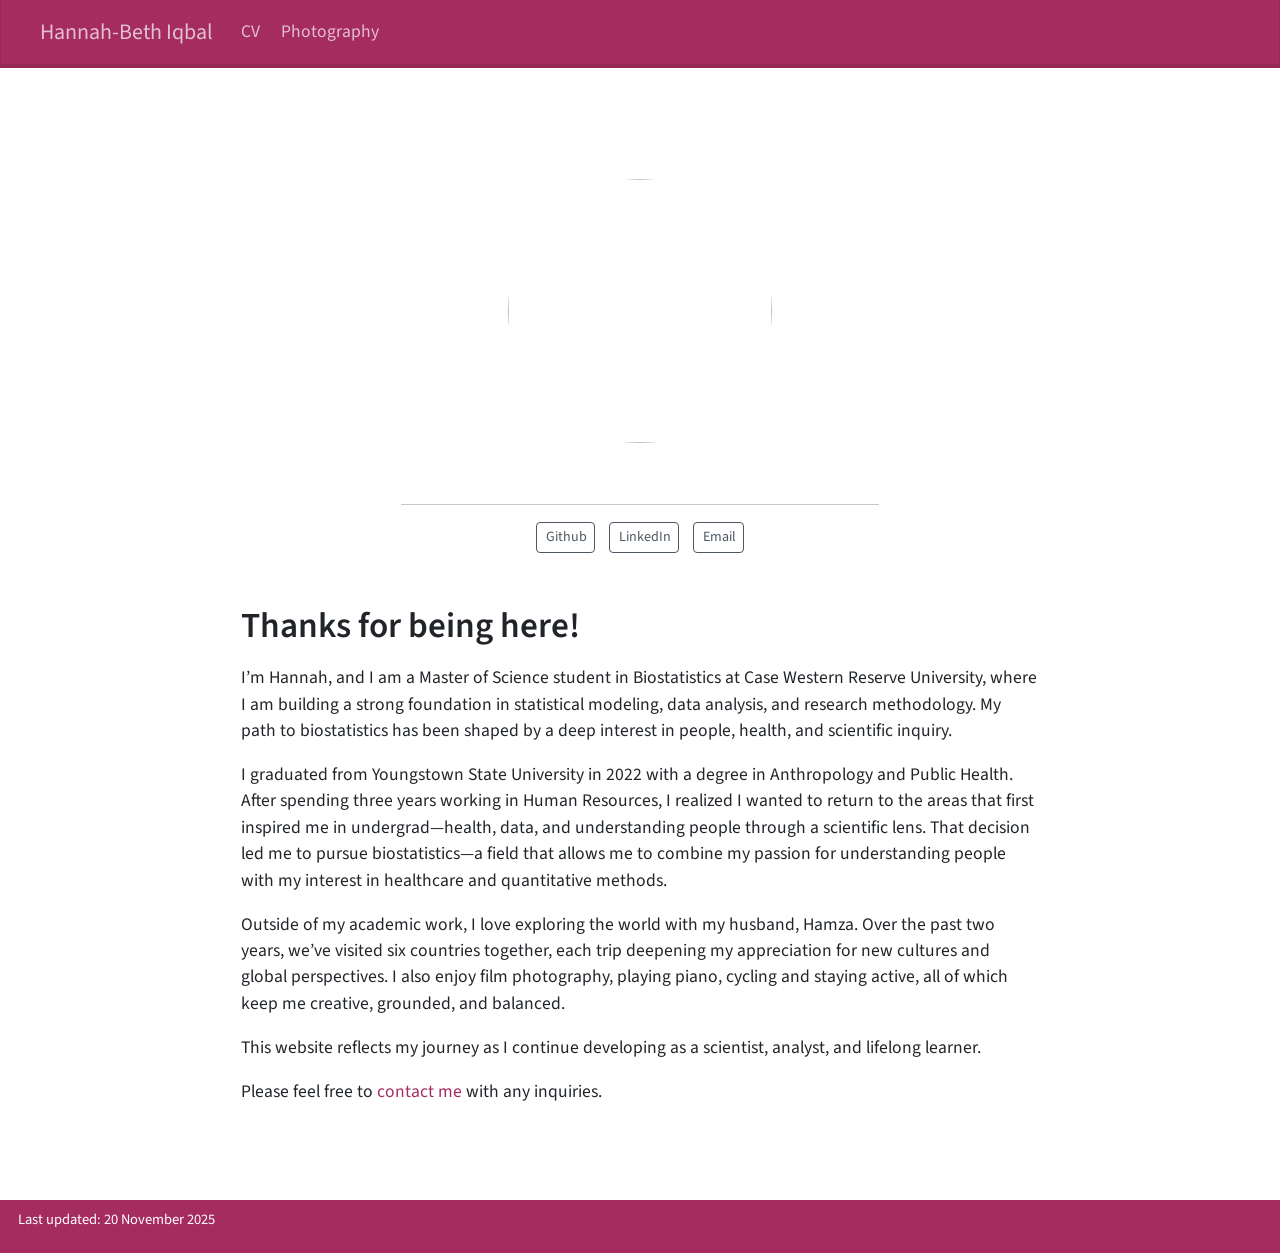
==== index.html @ 3be5447d "Add files via upload" ====
<!DOCTYPE html>
<html xmlns="http://www.w3.org/1999/xhtml" lang="en" xml:lang="en"><head>

<meta charset="utf-8">
<meta name="generator" content="quarto-1.7.32">

<meta name="viewport" content="width=device-width, initial-scale=1.0, user-scalable=yes">


<title>Hannah-Beth Iqbal</title>
<style>
code{white-space: pre-wrap;}
span.smallcaps{font-variant: small-caps;}
div.columns{display: flex; gap: min(4vw, 1.5em);}
div.column{flex: auto; overflow-x: auto;}
div.hanging-indent{margin-left: 1.5em; text-indent: -1.5em;}
ul.task-list{list-style: none;}
ul.task-list li input[type="checkbox"] {
  width: 0.8em;
  margin: 0 0.8em 0.2em -1em; /* quarto-specific, see https://github.com/quarto-dev/quarto-cli/issues/4556 */ 
  vertical-align: middle;
}
</style>


<script src="site_libs/quarto-nav/quarto-nav.js"></script>
<script src="site_libs/clipboard/clipboard.min.js"></script>
<script src="site_libs/quarto-search/autocomplete.umd.js"></script>
<script src="site_libs/quarto-search/fuse.min.js"></script>
<script src="site_libs/quarto-search/quarto-search.js"></script>
<meta name="quarto:offset" content="./">
<link href="./img/web-app-manifest-512x512.png" rel="icon" type="image/png">
<script src="site_libs/quarto-html/quarto.js" type="module"></script>
<script src="site_libs/quarto-html/tabsets/tabsets.js" type="module"></script>
<script src="site_libs/quarto-html/popper.min.js"></script>
<script src="site_libs/quarto-html/tippy.umd.min.js"></script>
<link href="site_libs/quarto-html/tippy.css" rel="stylesheet">
<link href="site_libs/quarto-html/quarto-syntax-highlighting-37eea08aefeeee20ff55810ff984fec1.css" rel="stylesheet" id="quarto-text-highlighting-styles">
<script src="site_libs/bootstrap/bootstrap.min.js"></script>
<link href="site_libs/bootstrap/bootstrap-icons.css" rel="stylesheet">
<link href="site_libs/bootstrap/bootstrap-37d277c18ca181697f812dd80640b37a.min.css" rel="stylesheet" append-hash="true" id="quarto-bootstrap" data-mode="light">
<script id="quarto-search-options" type="application/json">{
  "location": "navbar",
  "copy-button": false,
  "collapse-after": 3,
  "panel-placement": "end",
  "type": "textbox",
  "limit": 50,
  "keyboard-shortcut": [
    "f",
    "/",
    "s"
  ],
  "language": {
    "search-no-results-text": "No results",
    "search-matching-documents-text": "matching documents",
    "search-copy-link-title": "Copy link to search",
    "search-hide-matches-text": "Hide additional matches",
    "search-more-match-text": "more match in this document",
    "search-more-matches-text": "more matches in this document",
    "search-clear-button-title": "Clear",
    "search-text-placeholder": "",
    "search-detached-cancel-button-title": "Cancel",
    "search-submit-button-title": "Submit",
    "search-label": "Search"
  }
}</script>


</head>

<body class="nav-fixed fullcontent quarto-light">

<div id="quarto-search-results"></div>
  <header id="quarto-header" class="headroom fixed-top">
    <nav class="navbar navbar-expand-lg " data-bs-theme="dark">
      <div class="navbar-container container-fluid">
      <div class="navbar-brand-container mx-auto">
    <a href="./index.html" class="navbar-brand navbar-brand-logo">
    <img src="./img/web-app-manifest-512x512.png" alt="" class="navbar-logo">
    </a>
    <a class="navbar-brand" href="./index.html">
    <span class="navbar-title">Hannah-Beth Iqbal</span>
    </a>
  </div>
            <div id="quarto-search" class="" title="Search"></div>
          <button class="navbar-toggler" type="button" data-bs-toggle="collapse" data-bs-target="#navbarCollapse" aria-controls="navbarCollapse" role="menu" aria-expanded="false" aria-label="Toggle navigation" onclick="if (window.quartoToggleHeadroom) { window.quartoToggleHeadroom(); }">
  <span class="navbar-toggler-icon"></span>
</button>
          <div class="collapse navbar-collapse" id="navbarCollapse">
            <ul class="navbar-nav navbar-nav-scroll me-auto">
  <li class="nav-item">
    <a class="nav-link" href="./cv/index.html"> 
<span class="menu-text">CV</span></a>
  </li>  
  <li class="nav-item">
    <a class="nav-link" href="./photography/index.html"> 
<span class="menu-text">Photography</span></a>
  </li>  
</ul>
            <ul class="navbar-nav navbar-nav-scroll ms-auto">
  <li class="nav-item compact">
    <a class="nav-link" href="./www.linkedin.com/in/hannah-beth-iqbal"> <i class="bi bi-linkedin" role="img">
</i> 
<span class="menu-text"></span></a>
  </li>  
  <li class="nav-item compact">
    <a class="nav-link" href="./hannahbethnicole@gmail.com"> <i class="bi bi-envelope" role="img" aria-label="email">
</i> 
<span class="menu-text"></span></a>
  </li>  
</ul>
          </div> <!-- /navcollapse -->
            <div class="quarto-navbar-tools">
</div>
      </div> <!-- /container-fluid -->
    </nav>
</header>
<!-- content -->
<div id="quarto-content" class="quarto-container page-columns page-rows-contents page-layout-article page-navbar">
<!-- sidebar -->
<!-- margin-sidebar -->
    
<!-- main -->
<main class="content" id="quarto-document-content">




<div class="quarto-about-jolla">
  <img src="img/portrait.jpeg" class="about-image
  round " style="height: 15em; width: 15em;">
 <header id="title-block-header" class="quarto-title-block"></header><div id="about-block">
</div> 
  <hr class="about-sep">
   <div class="about-links">
  <a href="https://github.com/hannahbethiqbal" class="about-link" rel="" target="">
    <i class="bi bi-github"></i>
     <span class="about-link-text">Github</span>
  </a>
  <a href="https://www.linkedin.com/in/hannah-beth-iqbal/" class="about-link" rel="" target="">
    <i class="bi bi-linkedin"></i>
     <span class="about-link-text">LinkedIn</span>
  </a>
  <a href="mailto:hannahbethnicole@gmail.com" class="about-link" rel="" target="">
    <i class="bi bi-envelope"></i>
     <span class="about-link-text">Email</span>
  </a>
</div>
</div>

<section id="thanks-for-being-here" class="level1">
<h1>Thanks for being here!</h1>
<p>I’m Hannah, and I am a Master of Science student in Biostatistics at Case Western Reserve University, where I am building a strong foundation in statistical modeling, data analysis, and research methodology. My path to biostatistics has been shaped by a deep interest in people, health, and scientific inquiry.</p>
<p>I graduated from Youngstown State University in 2022 with a degree in Anthropology and Public Health. After spending three years working in Human Resources, I realized I wanted to return to the areas that first inspired me in undergrad—health, data, and understanding people through a scientific lens. That decision led me to pursue biostatistics—a field that allows me to combine my passion for understanding people with my interest in healthcare and quantitative methods.</p>
<p>Outside of my academic work, I love exploring the world with my husband, Hamza. Over the past two years, we’ve visited six countries together, each trip deepening my appreciation for new cultures and global perspectives. I also enjoy film photography, playing piano, cycling and staying active, all of which keep me creative, grounded, and balanced.</p>
<p>This website reflects my journey as I continue developing as a scientist, analyst, and lifelong learner.</p>
<p>Please feel free to <a href="mailto:hannahbethnicole@gmail.com">contact me</a> with any inquiries.</p>



</section>

</main> <!-- /main -->
<script id="quarto-html-after-body" type="application/javascript">
  window.document.addEventListener("DOMContentLoaded", function (event) {
    const isCodeAnnotation = (el) => {
      for (const clz of el.classList) {
        if (clz.startsWith('code-annotation-')) {                     
          return true;
        }
      }
      return false;
    }
    const onCopySuccess = function(e) {
      // button target
      const button = e.trigger;
      // don't keep focus
      button.blur();
      // flash "checked"
      button.classList.add('code-copy-button-checked');
      var currentTitle = button.getAttribute("title");
      button.setAttribute("title", "Copied!");
      let tooltip;
      if (window.bootstrap) {
        button.setAttribute("data-bs-toggle", "tooltip");
        button.setAttribute("data-bs-placement", "left");
        button.setAttribute("data-bs-title", "Copied!");
        tooltip = new bootstrap.Tooltip(button, 
          { trigger: "manual", 
            customClass: "code-copy-button-tooltip",
            offset: [0, -8]});
        tooltip.show();    
      }
      setTimeout(function() {
        if (tooltip) {
          tooltip.hide();
          button.removeAttribute("data-bs-title");
          button.removeAttribute("data-bs-toggle");
          button.removeAttribute("data-bs-placement");
        }
        button.setAttribute("title", currentTitle);
        button.classList.remove('code-copy-button-checked');
      }, 1000);
      // clear code selection
      e.clearSelection();
    }
    const getTextToCopy = function(trigger) {
        const codeEl = trigger.previousElementSibling.cloneNode(true);
        for (const childEl of codeEl.children) {
          if (isCodeAnnotation(childEl)) {
            childEl.remove();
          }
        }
        return codeEl.innerText;
    }
    const clipboard = new window.ClipboardJS('.code-copy-button:not([data-in-quarto-modal])', {
      text: getTextToCopy
    });
    clipboard.on('success', onCopySuccess);
    if (window.document.getElementById('quarto-embedded-source-code-modal')) {
      const clipboardModal = new window.ClipboardJS('.code-copy-button[data-in-quarto-modal]', {
        text: getTextToCopy,
        container: window.document.getElementById('quarto-embedded-source-code-modal')
      });
      clipboardModal.on('success', onCopySuccess);
    }
      var localhostRegex = new RegExp(/^(?:http|https):\/\/localhost\:?[0-9]*\//);
      var mailtoRegex = new RegExp(/^mailto:/);
        var filterRegex = new RegExp('/' + window.location.host + '/');
      var isInternal = (href) => {
          return filterRegex.test(href) || localhostRegex.test(href) || mailtoRegex.test(href);
      }
      // Inspect non-navigation links and adorn them if external
     var links = window.document.querySelectorAll('a[href]:not(.nav-link):not(.navbar-brand):not(.toc-action):not(.sidebar-link):not(.sidebar-item-toggle):not(.pagination-link):not(.no-external):not([aria-hidden]):not(.dropdown-item):not(.quarto-navigation-tool):not(.about-link)');
      for (var i=0; i<links.length; i++) {
        const link = links[i];
        if (!isInternal(link.href)) {
          // undo the damage that might have been done by quarto-nav.js in the case of
          // links that we want to consider external
          if (link.dataset.originalHref !== undefined) {
            link.href = link.dataset.originalHref;
          }
        }
      }
    function tippyHover(el, contentFn, onTriggerFn, onUntriggerFn) {
      const config = {
        allowHTML: true,
        maxWidth: 500,
        delay: 100,
        arrow: false,
        appendTo: function(el) {
            return el.parentElement;
        },
        interactive: true,
        interactiveBorder: 10,
        theme: 'quarto',
        placement: 'bottom-start',
      };
      if (contentFn) {
        config.content = contentFn;
      }
      if (onTriggerFn) {
        config.onTrigger = onTriggerFn;
      }
      if (onUntriggerFn) {
        config.onUntrigger = onUntriggerFn;
      }
      window.tippy(el, config); 
    }
    const noterefs = window.document.querySelectorAll('a[role="doc-noteref"]');
    for (var i=0; i<noterefs.length; i++) {
      const ref = noterefs[i];
      tippyHover(ref, function() {
        // use id or data attribute instead here
        let href = ref.getAttribute('data-footnote-href') || ref.getAttribute('href');
        try { href = new URL(href).hash; } catch {}
        const id = href.replace(/^#\/?/, "");
        const note = window.document.getElementById(id);
        if (note) {
          return note.innerHTML;
        } else {
          return "";
        }
      });
    }
    const xrefs = window.document.querySelectorAll('a.quarto-xref');
    const processXRef = (id, note) => {
      // Strip column container classes
      const stripColumnClz = (el) => {
        el.classList.remove("page-full", "page-columns");
        if (el.children) {
          for (const child of el.children) {
            stripColumnClz(child);
          }
        }
      }
      stripColumnClz(note)
      if (id === null || id.startsWith('sec-')) {
        // Special case sections, only their first couple elements
        const container = document.createElement("div");
        if (note.children && note.children.length > 2) {
          container.appendChild(note.children[0].cloneNode(true));
          for (let i = 1; i < note.children.length; i++) {
            const child = note.children[i];
            if (child.tagName === "P" && child.innerText === "") {
              continue;
            } else {
              container.appendChild(child.cloneNode(true));
              break;
            }
          }
          if (window.Quarto?.typesetMath) {
            window.Quarto.typesetMath(container);
          }
          return container.innerHTML
        } else {
          if (window.Quarto?.typesetMath) {
            window.Quarto.typesetMath(note);
          }
          return note.innerHTML;
        }
      } else {
        // Remove any anchor links if they are present
        const anchorLink = note.querySelector('a.anchorjs-link');
        if (anchorLink) {
          anchorLink.remove();
        }
        if (window.Quarto?.typesetMath) {
          window.Quarto.typesetMath(note);
        }
        if (note.classList.contains("callout")) {
          return note.outerHTML;
        } else {
          return note.innerHTML;
        }
      }
    }
    for (var i=0; i<xrefs.length; i++) {
      const xref = xrefs[i];
      tippyHover(xref, undefined, function(instance) {
        instance.disable();
        let url = xref.getAttribute('href');
        let hash = undefined; 
        if (url.startsWith('#')) {
          hash = url;
        } else {
          try { hash = new URL(url).hash; } catch {}
        }
        if (hash) {
          const id = hash.replace(/^#\/?/, "");
          const note = window.document.getElementById(id);
          if (note !== null) {
            try {
              const html = processXRef(id, note.cloneNode(true));
              instance.setContent(html);
            } finally {
              instance.enable();
              instance.show();
            }
          } else {
            // See if we can fetch this
            fetch(url.split('#')[0])
            .then(res => res.text())
            .then(html => {
              const parser = new DOMParser();
              const htmlDoc = parser.parseFromString(html, "text/html");
              const note = htmlDoc.getElementById(id);
              if (note !== null) {
                const html = processXRef(id, note);
                instance.setContent(html);
              } 
            }).finally(() => {
              instance.enable();
              instance.show();
            });
          }
        } else {
          // See if we can fetch a full url (with no hash to target)
          // This is a special case and we should probably do some content thinning / targeting
          fetch(url)
          .then(res => res.text())
          .then(html => {
            const parser = new DOMParser();
            const htmlDoc = parser.parseFromString(html, "text/html");
            const note = htmlDoc.querySelector('main.content');
            if (note !== null) {
              // This should only happen for chapter cross references
              // (since there is no id in the URL)
              // remove the first header
              if (note.children.length > 0 && note.children[0].tagName === "HEADER") {
                note.children[0].remove();
              }
              const html = processXRef(null, note);
              instance.setContent(html);
            } 
          }).finally(() => {
            instance.enable();
            instance.show();
          });
        }
      }, function(instance) {
      });
    }
        let selectedAnnoteEl;
        const selectorForAnnotation = ( cell, annotation) => {
          let cellAttr = 'data-code-cell="' + cell + '"';
          let lineAttr = 'data-code-annotation="' +  annotation + '"';
          const selector = 'span[' + cellAttr + '][' + lineAttr + ']';
          return selector;
        }
        const selectCodeLines = (annoteEl) => {
          const doc = window.document;
          const targetCell = annoteEl.getAttribute("data-target-cell");
          const targetAnnotation = annoteEl.getAttribute("data-target-annotation");
          const annoteSpan = window.document.querySelector(selectorForAnnotation(targetCell, targetAnnotation));
          const lines = annoteSpan.getAttribute("data-code-lines").split(",");
          const lineIds = lines.map((line) => {
            return targetCell + "-" + line;
          })
          let top = null;
          let height = null;
          let parent = null;
          if (lineIds.length > 0) {
              //compute the position of the single el (top and bottom and make a div)
              const el = window.document.getElementById(lineIds[0]);
              top = el.offsetTop;
              height = el.offsetHeight;
              parent = el.parentElement.parentElement;
            if (lineIds.length > 1) {
              const lastEl = window.document.getElementById(lineIds[lineIds.length - 1]);
              const bottom = lastEl.offsetTop + lastEl.offsetHeight;
              height = bottom - top;
            }
            if (top !== null && height !== null && parent !== null) {
              // cook up a div (if necessary) and position it 
              let div = window.document.getElementById("code-annotation-line-highlight");
              if (div === null) {
                div = window.document.createElement("div");
                div.setAttribute("id", "code-annotation-line-highlight");
                div.style.position = 'absolute';
                parent.appendChild(div);
              }
              div.style.top = top - 2 + "px";
              div.style.height = height + 4 + "px";
              div.style.left = 0;
              let gutterDiv = window.document.getElementById("code-annotation-line-highlight-gutter");
              if (gutterDiv === null) {
                gutterDiv = window.document.createElement("div");
                gutterDiv.setAttribute("id", "code-annotation-line-highlight-gutter");
                gutterDiv.style.position = 'absolute';
                const codeCell = window.document.getElementById(targetCell);
                const gutter = codeCell.querySelector('.code-annotation-gutter');
                gutter.appendChild(gutterDiv);
              }
              gutterDiv.style.top = top - 2 + "px";
              gutterDiv.style.height = height + 4 + "px";
            }
            selectedAnnoteEl = annoteEl;
          }
        };
        const unselectCodeLines = () => {
          const elementsIds = ["code-annotation-line-highlight", "code-annotation-line-highlight-gutter"];
          elementsIds.forEach((elId) => {
            const div = window.document.getElementById(elId);
            if (div) {
              div.remove();
            }
          });
          selectedAnnoteEl = undefined;
        };
          // Handle positioning of the toggle
      window.addEventListener(
        "resize",
        throttle(() => {
          elRect = undefined;
          if (selectedAnnoteEl) {
            selectCodeLines(selectedAnnoteEl);
          }
        }, 10)
      );
      function throttle(fn, ms) {
      let throttle = false;
      let timer;
        return (...args) => {
          if(!throttle) { // first call gets through
              fn.apply(this, args);
              throttle = true;
          } else { // all the others get throttled
              if(timer) clearTimeout(timer); // cancel #2
              timer = setTimeout(() => {
                fn.apply(this, args);
                timer = throttle = false;
              }, ms);
          }
        };
      }
        // Attach click handler to the DT
        const annoteDls = window.document.querySelectorAll('dt[data-target-cell]');
        for (const annoteDlNode of annoteDls) {
          annoteDlNode.addEventListener('click', (event) => {
            const clickedEl = event.target;
            if (clickedEl !== selectedAnnoteEl) {
              unselectCodeLines();
              const activeEl = window.document.querySelector('dt[data-target-cell].code-annotation-active');
              if (activeEl) {
                activeEl.classList.remove('code-annotation-active');
              }
              selectCodeLines(clickedEl);
              clickedEl.classList.add('code-annotation-active');
            } else {
              // Unselect the line
              unselectCodeLines();
              clickedEl.classList.remove('code-annotation-active');
            }
          });
        }
    const findCites = (el) => {
      const parentEl = el.parentElement;
      if (parentEl) {
        const cites = parentEl.dataset.cites;
        if (cites) {
          return {
            el,
            cites: cites.split(' ')
          };
        } else {
          return findCites(el.parentElement)
        }
      } else {
        return undefined;
      }
    };
    var bibliorefs = window.document.querySelectorAll('a[role="doc-biblioref"]');
    for (var i=0; i<bibliorefs.length; i++) {
      const ref = bibliorefs[i];
      const citeInfo = findCites(ref);
      if (citeInfo) {
        tippyHover(citeInfo.el, function() {
          var popup = window.document.createElement('div');
          citeInfo.cites.forEach(function(cite) {
            var citeDiv = window.document.createElement('div');
            citeDiv.classList.add('hanging-indent');
            citeDiv.classList.add('csl-entry');
            var biblioDiv = window.document.getElementById('ref-' + cite);
            if (biblioDiv) {
              citeDiv.innerHTML = biblioDiv.innerHTML;
            }
            popup.appendChild(citeDiv);
          });
          return popup.innerHTML;
        });
      }
    }
  });
  </script>
</div> <!-- /content -->
<footer class="footer">
  <div class="nav-footer">
    <div class="nav-footer-left">
<p>Last updated: 20 November 2025</p>
</div>   
    <div class="nav-footer-center">
      &nbsp;
    </div>
    <div class="nav-footer-right">
      &nbsp;
    </div>
  </div>
</footer>




</body></html>
---- site_libs/quarto-html/tippy.css ----
.tippy-box[data-animation=fade][data-state=hidden]{opacity:0}[data-tippy-root]{max-width:calc(100vw - 10px)}.tippy-box{position:relative;background-color:#333;color:#fff;border-radius:4px;font-size:14px;line-height:1.4;white-space:normal;outline:0;transition-property:transform,visibility,opacity}.tippy-box[data-placement^=top]>.tippy-arrow{bottom:0}.tippy-box[data-placement^=top]>.tippy-arrow:before{bottom:-7px;left:0;border-width:8px 8px 0;border-top-color:initial;transform-origin:center top}.tippy-box[data-placement^=bottom]>.tippy-arrow{top:0}.tippy-box[data-placement^=bottom]>.tippy-arrow:before{top:-7px;left:0;border-width:0 8px 8px;border-bottom-color:initial;transform-origin:center bottom}.tippy-box[data-placement^=left]>.tippy-arrow{right:0}.tippy-box[data-placement^=left]>.tippy-arrow:before{border-width:8px 0 8px 8px;border-left-color:initial;right:-7px;transform-origin:center left}.tippy-box[data-placement^=right]>.tippy-arrow{left:0}.tippy-box[data-placement^=right]>.tippy-arrow:before{left:-7px;border-width:8px 8px 8px 0;border-right-color:initial;transform-origin:center right}.tippy-box[data-inertia][data-state=visible]{transition-timing-function:cubic-bezier(.54,1.5,.38,1.11)}.tippy-arrow{width:16px;height:16px;color:#333}.tippy-arrow:before{content:"";position:absolute;border-color:transparent;border-style:solid}.tippy-content{position:relative;padding:5px 9px;z-index:1}
---- site_libs/quarto-html/quarto-syntax-highlighting-37eea08aefeeee20ff55810ff984fec1.css ----
/* quarto syntax highlight colors */
:root {
  --quarto-hl-ot-color: #003B4F;
  --quarto-hl-at-color: #657422;
  --quarto-hl-ss-color: #20794D;
  --quarto-hl-an-color: #5E5E5E;
  --quarto-hl-fu-color: #4758AB;
  --quarto-hl-st-color: #20794D;
  --quarto-hl-cf-color: #003B4F;
  --quarto-hl-op-color: #5E5E5E;
  --quarto-hl-er-color: #AD0000;
  --quarto-hl-bn-color: #AD0000;
  --quarto-hl-al-color: #AD0000;
  --quarto-hl-va-color: #111111;
  --quarto-hl-bu-color: inherit;
  --quarto-hl-ex-color: inherit;
  --quarto-hl-pp-color: #AD0000;
  --quarto-hl-in-color: #5E5E5E;
  --quarto-hl-vs-color: #20794D;
  --quarto-hl-wa-color: #5E5E5E;
  --quarto-hl-do-color: #5E5E5E;
  --quarto-hl-im-color: #00769E;
  --quarto-hl-ch-color: #20794D;
  --quarto-hl-dt-color: #AD0000;
  --quarto-hl-fl-color: #AD0000;
  --quarto-hl-co-color: #5E5E5E;
  --quarto-hl-cv-color: #5E5E5E;
  --quarto-hl-cn-color: #8f5902;
  --quarto-hl-sc-color: #5E5E5E;
  --quarto-hl-dv-color: #AD0000;
  --quarto-hl-kw-color: #003B4F;
}

/* other quarto variables */
:root {
  --quarto-font-monospace: SFMono-Regular, Menlo, Monaco, Consolas, "Liberation Mono", "Courier New", monospace;
}

/* syntax highlight based on Pandoc's rules */
pre > code.sourceCode > span {
  color: #003B4F;
}

code.sourceCode > span {
  color: #003B4F;
}

div.sourceCode,
div.sourceCode pre.sourceCode {
  color: #003B4F;
}

/* Normal */
code span {
  color: #003B4F;
}

/* Alert */
code span.al {
  color: #AD0000;
  font-style: inherit;
}

/* Annotation */
code span.an {
  color: #5E5E5E;
  font-style: inherit;
}

/* Attribute */
code span.at {
  color: #657422;
  font-style: inherit;
}

/* BaseN */
code span.bn {
  color: #AD0000;
  font-style: inherit;
}

/* BuiltIn */
code span.bu {
  font-style: inherit;
}

/* ControlFlow */
code span.cf {
  color: #003B4F;
  font-weight: bold;
  font-style: inherit;
}

/* Char */
code span.ch {
  color: #20794D;
  font-style: inherit;
}

/* Constant */
code span.cn {
  color: #8f5902;
  font-style: inherit;
}

/* Comment */
code span.co {
  color: #5E5E5E;
  font-style: inherit;
}

/* CommentVar */
code span.cv {
  color: #5E5E5E;
  font-style: italic;
}

/* Documentation */
code span.do {
  color: #5E5E5E;
  font-style: italic;
}

/* DataType */
code span.dt {
  color: #AD0000;
  font-style: inherit;
}

/* DecVal */
code span.dv {
  color: #AD0000;
  font-style: inherit;
}

/* Error */
code span.er {
  color: #AD0000;
  font-style: inherit;
}

/* Extension */
code span.ex {
  font-style: inherit;
}

/* Float */
code span.fl {
  color: #AD0000;
  font-style: inherit;
}

/* Function */
code span.fu {
  color: #4758AB;
  font-style: inherit;
}

/* Import */
code span.im {
  color: #00769E;
  font-style: inherit;
}

/* Information */
code span.in {
  color: #5E5E5E;
  font-style: inherit;
}

/* Keyword */
code span.kw {
  color: #003B4F;
  font-weight: bold;
  font-style: inherit;
}

/* Operator */
code span.op {
  color: #5E5E5E;
  font-style: inherit;
}

/* Other */
code span.ot {
  color: #003B4F;
  font-style: inherit;
}

/* Preprocessor */
code span.pp {
  color: #AD0000;
  font-style: inherit;
}

/* SpecialChar */
code span.sc {
  color: #5E5E5E;
  font-style: inherit;
}

/* SpecialString */
code span.ss {
  color: #20794D;
  font-style: inherit;
}

/* String */
code span.st {
  color: #20794D;
  font-style: inherit;
}

/* Variable */
code span.va {
  color: #111111;
  font-style: inherit;
}

/* VerbatimString */
code span.vs {
  color: #20794D;
  font-style: inherit;
}

/* Warning */
code span.wa {
  color: #5E5E5E;
  font-style: italic;
}

.prevent-inlining {
  content: "</";
}

/*# sourceMappingURL=27d3d809615f7771493d095567f04340.css.map */
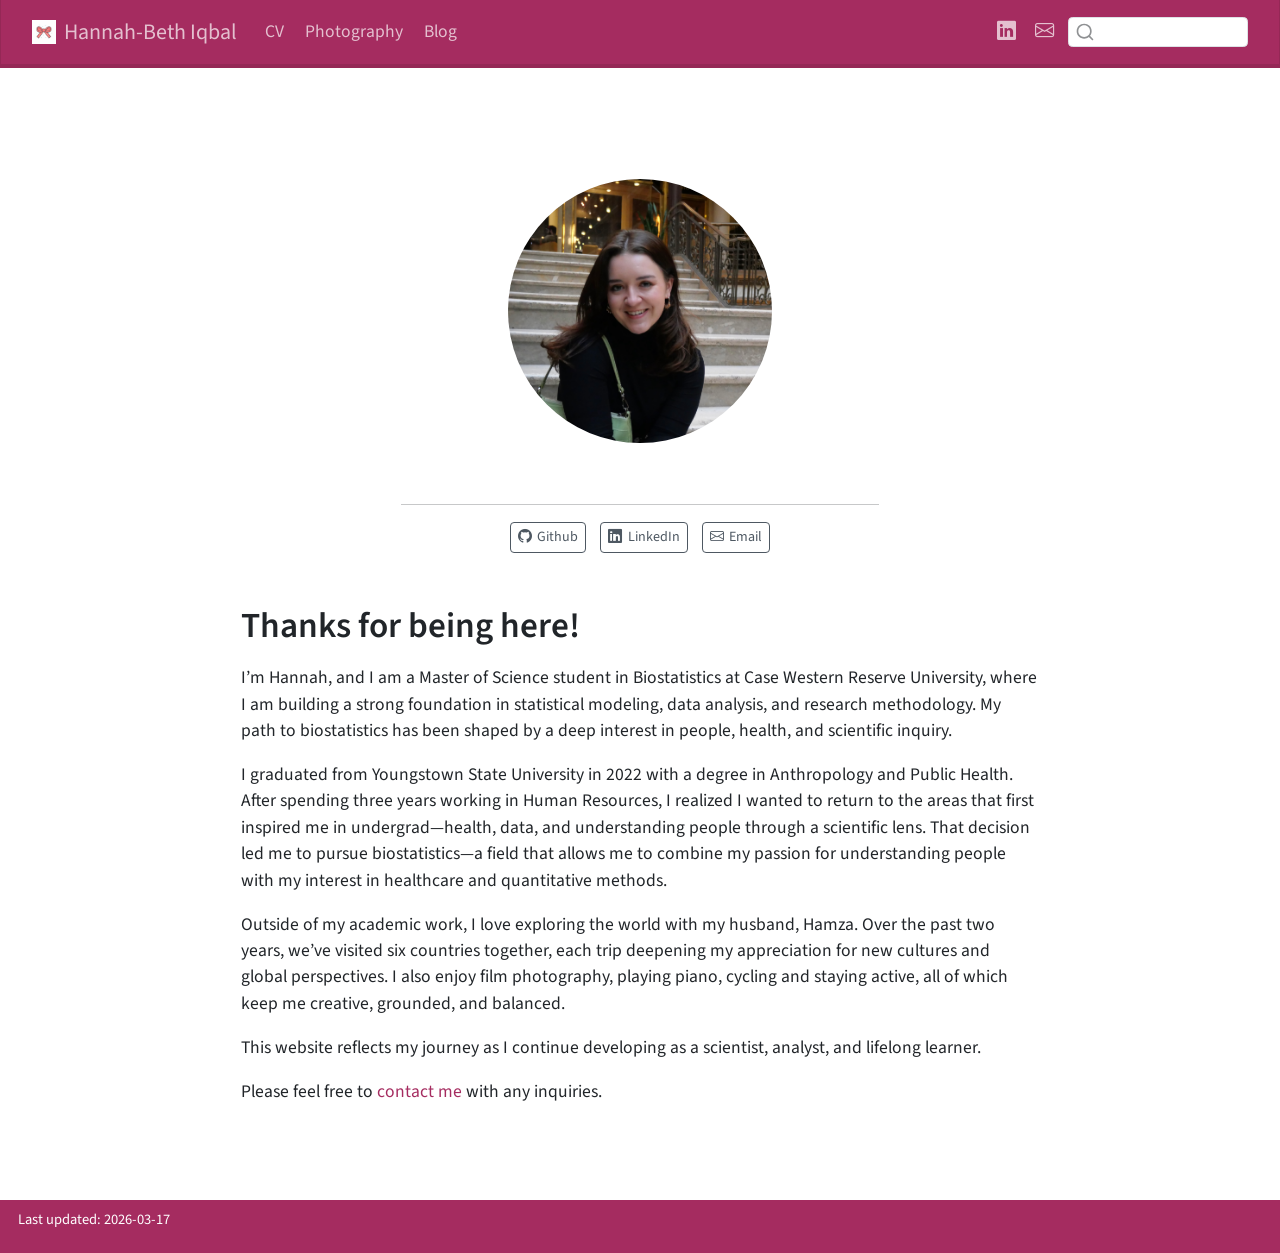
==== commit a2b6775a: "Add files via upload" ====
--- a/index.html
+++ b/index.html
@@ -2,7 +2,7 @@
 <html xmlns="http://www.w3.org/1999/xhtml" lang="en" xml:lang="en"><head>
 
 <meta charset="utf-8">
-<meta name="generator" content="quarto-1.7.32">
+<meta name="generator" content="quarto-1.8.25">
 
 <meta name="viewport" content="width=device-width, initial-scale=1.0, user-scalable=yes">
 
@@ -32,13 +32,14 @@
 <link href="./img/web-app-manifest-512x512.png" rel="icon" type="image/png">
 <script src="site_libs/quarto-html/quarto.js" type="module"></script>
 <script src="site_libs/quarto-html/tabsets/tabsets.js" type="module"></script>
+<script src="site_libs/quarto-html/axe/axe-check.js" type="module"></script>
 <script src="site_libs/quarto-html/popper.min.js"></script>
 <script src="site_libs/quarto-html/tippy.umd.min.js"></script>
 <link href="site_libs/quarto-html/tippy.css" rel="stylesheet">
-<link href="site_libs/quarto-html/quarto-syntax-highlighting-37eea08aefeeee20ff55810ff984fec1.css" rel="stylesheet" id="quarto-text-highlighting-styles">
+<link href="site_libs/quarto-html/quarto-syntax-highlighting-7b89279ff1a6dce999919e0e67d4d9ec.css" rel="stylesheet" id="quarto-text-highlighting-styles">
 <script src="site_libs/bootstrap/bootstrap.min.js"></script>
 <link href="site_libs/bootstrap/bootstrap-icons.css" rel="stylesheet">
-<link href="site_libs/bootstrap/bootstrap-37d277c18ca181697f812dd80640b37a.min.css" rel="stylesheet" append-hash="true" id="quarto-bootstrap" data-mode="light">
+<link href="site_libs/bootstrap/bootstrap-2538a7a91a36bcbf20c22db0d52a90ac.min.css" rel="stylesheet" append-hash="true" id="quarto-bootstrap" data-mode="light">
 <script id="quarto-search-options" type="application/json">{
   "location": "navbar",
   "copy-button": false,
@@ -77,7 +78,8 @@
       <div class="navbar-container container-fluid">
       <div class="navbar-brand-container mx-auto">
     <a href="./index.html" class="navbar-brand navbar-brand-logo">
-    <img src="./img/web-app-manifest-512x512.png" alt="" class="navbar-logo">
+    <img src="./img/web-app-manifest-512x512.png" alt="" class="navbar-logo light-content">
+    <img src="./img/web-app-manifest-512x512.png" alt="" class="navbar-logo dark-content">
     </a>
     <a class="navbar-brand" href="./index.html">
     <span class="navbar-title">Hannah-Beth Iqbal</span>
@@ -97,10 +99,14 @@
     <a class="nav-link" href="./photography/index.html"> 
 <span class="menu-text">Photography</span></a>
   </li>  
+  <li class="nav-item">
+    <a class="nav-link" href="./posts/blog.html"> 
+<span class="menu-text">Blog</span></a>
+  </li>  
 </ul>
             <ul class="navbar-nav navbar-nav-scroll ms-auto">
   <li class="nav-item compact">
-    <a class="nav-link" href="./www.linkedin.com/in/hannah-beth-iqbal"> <i class="bi bi-linkedin" role="img">
+    <a class="nav-link" href="https://www.linkedin.com/in/hannah-beth-iqbal"> <i class="bi bi-linkedin" role="img">
 </i> 
 <span class="menu-text"></span></a>
   </li>  
@@ -206,13 +212,14 @@
       e.clearSelection();
     }
     const getTextToCopy = function(trigger) {
-        const codeEl = trigger.previousElementSibling.cloneNode(true);
-        for (const childEl of codeEl.children) {
-          if (isCodeAnnotation(childEl)) {
-            childEl.remove();
-          }
-        }
-        return codeEl.innerText;
+      const outerScaffold = trigger.parentElement.cloneNode(true);
+      const codeEl = outerScaffold.querySelector('code');
+      for (const childEl of codeEl.children) {
+        if (isCodeAnnotation(childEl)) {
+          childEl.remove();
+        }
+      }
+      return codeEl.innerText;
     }
     const clipboard = new window.ClipboardJS('.code-copy-button:not([data-in-quarto-modal])', {
       text: getTextToCopy
@@ -558,7 +565,7 @@
 <footer class="footer">
   <div class="nav-footer">
     <div class="nav-footer-left">
-<p>Last updated: 20 November 2025</p>
+<p>Last updated: 2026-03-17</p>
 </div>   
     <div class="nav-footer-center">
       &nbsp;
--- a/site_libs/quarto-html/quarto-syntax-highlighting-7b89279ff1a6dce999919e0e67d4d9ec.css
+++ b/site_libs/quarto-html/quarto-syntax-highlighting-7b89279ff1a6dce999919e0e67d4d9ec.css
@@ -0,0 +1,236 @@
+/* quarto syntax highlight colors */
+:root {
+  --quarto-hl-ot-color: #003B4F;
+  --quarto-hl-at-color: #657422;
+  --quarto-hl-ss-color: #20794D;
+  --quarto-hl-an-color: #5E5E5E;
+  --quarto-hl-fu-color: #4758AB;
+  --quarto-hl-st-color: #20794D;
+  --quarto-hl-cf-color: #003B4F;
+  --quarto-hl-op-color: #5E5E5E;
+  --quarto-hl-er-color: #AD0000;
+  --quarto-hl-bn-color: #AD0000;
+  --quarto-hl-al-color: #AD0000;
+  --quarto-hl-va-color: #111111;
+  --quarto-hl-bu-color: inherit;
+  --quarto-hl-ex-color: inherit;
+  --quarto-hl-pp-color: #AD0000;
+  --quarto-hl-in-color: #5E5E5E;
+  --quarto-hl-vs-color: #20794D;
+  --quarto-hl-wa-color: #5E5E5E;
+  --quarto-hl-do-color: #5E5E5E;
+  --quarto-hl-im-color: #00769E;
+  --quarto-hl-ch-color: #20794D;
+  --quarto-hl-dt-color: #AD0000;
+  --quarto-hl-fl-color: #AD0000;
+  --quarto-hl-co-color: #5E5E5E;
+  --quarto-hl-cv-color: #5E5E5E;
+  --quarto-hl-cn-color: #8f5902;
+  --quarto-hl-sc-color: #5E5E5E;
+  --quarto-hl-dv-color: #AD0000;
+  --quarto-hl-kw-color: #003B4F;
+}
+
+/* other quarto variables */
+:root {
+  --quarto-font-monospace: SFMono-Regular, Menlo, Monaco, Consolas, "Liberation Mono", "Courier New", monospace;
+}
+
+/* syntax highlight based on Pandoc's rules */
+pre > code.sourceCode > span {
+  color: #003B4F;
+}
+
+code.sourceCode > span {
+  color: #003B4F;
+}
+
+div.sourceCode,
+div.sourceCode pre.sourceCode {
+  color: #003B4F;
+}
+
+/* Normal */
+code span {
+  color: #003B4F;
+}
+
+/* Alert */
+code span.al {
+  color: #AD0000;
+  font-style: inherit;
+}
+
+/* Annotation */
+code span.an {
+  color: #5E5E5E;
+  font-style: inherit;
+}
+
+/* Attribute */
+code span.at {
+  color: #657422;
+  font-style: inherit;
+}
+
+/* BaseN */
+code span.bn {
+  color: #AD0000;
+  font-style: inherit;
+}
+
+/* BuiltIn */
+code span.bu {
+  font-style: inherit;
+}
+
+/* ControlFlow */
+code span.cf {
+  color: #003B4F;
+  font-weight: bold;
+  font-style: inherit;
+}
+
+/* Char */
+code span.ch {
+  color: #20794D;
+  font-style: inherit;
+}
+
+/* Constant */
+code span.cn {
+  color: #8f5902;
+  font-style: inherit;
+}
+
+/* Comment */
+code span.co {
+  color: #5E5E5E;
+  font-style: inherit;
+}
+
+/* CommentVar */
+code span.cv {
+  color: #5E5E5E;
+  font-style: italic;
+}
+
+/* Documentation */
+code span.do {
+  color: #5E5E5E;
+  font-style: italic;
+}
+
+/* DataType */
+code span.dt {
+  color: #AD0000;
+  font-style: inherit;
+}
+
+/* DecVal */
+code span.dv {
+  color: #AD0000;
+  font-style: inherit;
+}
+
+/* Error */
+code span.er {
+  color: #AD0000;
+  font-style: inherit;
+}
+
+/* Extension */
+code span.ex {
+  font-style: inherit;
+}
+
+/* Float */
+code span.fl {
+  color: #AD0000;
+  font-style: inherit;
+}
+
+/* Function */
+code span.fu {
+  color: #4758AB;
+  font-style: inherit;
+}
+
+/* Import */
+code span.im {
+  color: #00769E;
+  font-style: inherit;
+}
+
+/* Information */
+code span.in {
+  color: #5E5E5E;
+  font-style: inherit;
+}
+
+/* Keyword */
+code span.kw {
+  color: #003B4F;
+  font-weight: bold;
+  font-style: inherit;
+}
+
+/* Operator */
+code span.op {
+  color: #5E5E5E;
+  font-style: inherit;
+}
+
+/* Other */
+code span.ot {
+  color: #003B4F;
+  font-style: inherit;
+}
+
+/* Preprocessor */
+code span.pp {
+  color: #AD0000;
+  font-style: inherit;
+}
+
+/* SpecialChar */
+code span.sc {
+  color: #5E5E5E;
+  font-style: inherit;
+}
+
+/* SpecialString */
+code span.ss {
+  color: #20794D;
+  font-style: inherit;
+}
+
+/* String */
+code span.st {
+  color: #20794D;
+  font-style: inherit;
+}
+
+/* Variable */
+code span.va {
+  color: #111111;
+  font-style: inherit;
+}
+
+/* VerbatimString */
+code span.vs {
+  color: #20794D;
+  font-style: inherit;
+}
+
+/* Warning */
+code span.wa {
+  color: #5E5E5E;
+  font-style: italic;
+}
+
+.prevent-inlining {
+  content: "</";
+}
+
+/*# sourceMappingURL=3944bc705cfaf4c80e56f77c5205168a.css.map */
